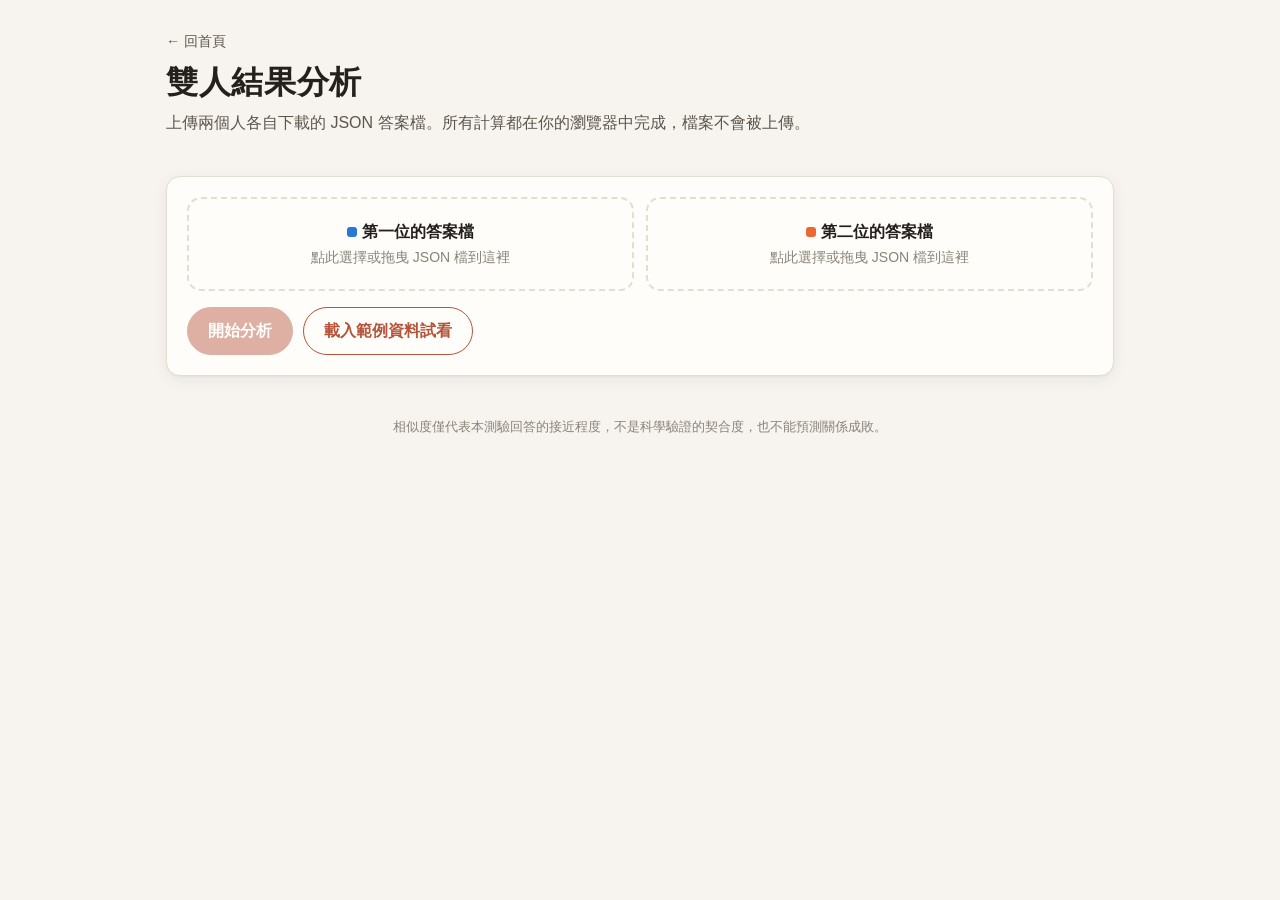
==== analysis.html @ 2f4f722a "Add two-person values quiz website 15 dimensions x 5 questions, JSON export, and a client-side compa" ====
<!doctype html>
<html lang="zh-Hant">
<head>
  <meta charset="utf-8">
  <meta name="viewport" content="width=device-width, initial-scale=1">
  <title>雙人價值觀分析</title>
  <meta name="description" content="上傳兩份價值觀測驗 JSON 答案檔，比較整體與 15 大面向的相似度、差異與討論建議。">
  <link rel="stylesheet" href="css/style.css">
</head>
<body>
  <div class="wrap wide">
    <header class="site">
      <a class="back no-print" href="index.html">← 回首頁</a>
      <h1>雙人結果分析</h1>
      <p class="lead">上傳兩個人各自下載的 JSON 答案檔。所有計算都在你的瀏覽器中完成，檔案不會被上傳。</p>
    </header>

    <div class="card no-print" id="upload">
      <div class="upload-grid">
        <label class="drop" id="drop-a">
          <input type="file" accept=".json,application/json" data-slot="0">
          <div class="who"><i class="dot-a" style="display:inline-block;width:10px;height:10px;border-radius:3px"></i> 第一位的答案檔</div>
          <div class="muted" data-status>點此選擇或拖曳 JSON 檔到這裡</div>
        </label>
        <label class="drop" id="drop-b">
          <input type="file" accept=".json,application/json" data-slot="1">
          <div class="who"><i class="dot-b" style="display:inline-block;width:10px;height:10px;border-radius:3px"></i> 第二位的答案檔</div>
          <div class="muted" data-status>點此選擇或拖曳 JSON 檔到這裡</div>
        </label>
      </div>
      <p id="upload-msg" role="status" aria-live="polite"></p>
      <div class="btn-row">
        <button class="btn" id="run" type="button" disabled>開始分析</button>
        <button class="btn ghost" id="demo" type="button">載入範例資料試看</button>
      </div>
    </div>

    <div id="report"></div>

    <footer>相似度僅代表本測驗回答的接近程度，不是科學驗證的契合度，也不能預測關係成敗。</footer>
  </div>
  <div class="tip" id="tip"></div>
  <script src="js/questions.js"></script>
  <script src="js/analysis.js"></script>
</body>
</html>
---- css/style.css ----
:root {
  color-scheme: light;
  --bg: #f7f4ef;
  --surface: #fffdfa;
  --surface-2: #f1ece4;
  --border: #e4ddd2;
  --text: #24211d;
  --text-2: #5c564d;
  --muted: #8a8378;
  --accent: #b5543a;
  --accent-soft: #f6e3dc;
  --person-a: #2a78d6;
  --person-b: #eb6834;
  --bar: #6f8f72;
  --good: #3c8a4f;
  --warn: #b7791f;
  --bad: #c0463a;
  --shadow: 0 1px 2px rgba(40, 30, 20, .05), 0 4px 16px rgba(40, 30, 20, .06);
  --radius: 14px;
}
@media (prefers-color-scheme: dark) {
  :root:not([data-theme="light"]) {
    color-scheme: dark;
    --bg: #171614;
    --surface: #211f1c;
    --surface-2: #2b2925;
    --border: #3a3732;
    --text: #f3efe8;
    --text-2: #c3bdb2;
    --muted: #8f897e;
    --accent: #e0805f;
    --accent-soft: #3b2a24;
    --person-a: #3987e5;
    --person-b: #d95926;
    --bar: #87a98a;
    --good: #5fb072;
    --warn: #d69d3c;
    --bad: #e06b5f;
    --shadow: 0 1px 2px rgba(0, 0, 0, .3);
  }
}
:root[data-theme="dark"] {
  color-scheme: dark;
  --bg: #171614; --surface: #211f1c; --surface-2: #2b2925; --border: #3a3732;
  --text: #f3efe8; --text-2: #c3bdb2; --muted: #8f897e;
  --accent: #e0805f; --accent-soft: #3b2a24;
  --person-a: #3987e5; --person-b: #d95926; --bar: #87a98a;
  --good: #5fb072; --warn: #d69d3c; --bad: #e06b5f;
  --shadow: 0 1px 2px rgba(0, 0, 0, .3);
}

* { box-sizing: border-box; }
html { -webkit-text-size-adjust: 100%; }
body {
  margin: 0;
  background: var(--bg);
  color: var(--text);
  font-family: -apple-system, BlinkMacSystemFont, "PingFang TC", "Noto Sans TC", "Microsoft JhengHei", sans-serif;
  font-size: 16px;
  line-height: 1.65;
}
a { color: var(--accent); }
.wrap { max-width: 760px; margin: 0 auto; padding: 0 16px 64px; }
.wrap.wide { max-width: 980px; }

header.site {
  padding: 28px 0 8px;
}
header.site .back { font-size: 14px; text-decoration: none; color: var(--text-2); }
h1 { font-size: clamp(24px, 6vw, 32px); line-height: 1.3; margin: 8px 0 6px; letter-spacing: .02em; }
h2 { font-size: 20px; margin: 0 0 12px; }
h3 { font-size: 16px; margin: 18px 0 8px; }
.lead { color: var(--text-2); margin: 0 0 16px; }
.muted { color: var(--muted); font-size: 14px; }

.card {
  background: var(--surface);
  border: 1px solid var(--border);
  border-radius: var(--radius);
  padding: 20px;
  margin: 16px 0;
  box-shadow: var(--shadow);
}
.note {
  background: var(--surface-2);
  border-radius: 10px;
  padding: 12px 14px;
  font-size: 14px;
  color: var(--text-2);
}

.btn {
  display: inline-flex; align-items: center; justify-content: center; gap: 6px;
  min-height: 46px; padding: 10px 20px;
  border-radius: 999px; border: 1px solid var(--accent);
  background: var(--accent); color: #fff;
  font: inherit; font-weight: 600; cursor: pointer; text-decoration: none;
}
.btn.ghost { background: transparent; color: var(--accent); }
.btn:disabled { opacity: .45; cursor: not-allowed; }
.btn-row { display: flex; flex-wrap: wrap; gap: 10px; }

label.field { display: block; font-weight: 600; margin-bottom: 6px; }
input[type="text"] {
  width: 100%; font: inherit; padding: 12px 14px;
  border: 1px solid var(--border); border-radius: 10px;
  background: var(--surface); color: var(--text);
}
input[type="text"]:focus { outline: 2px solid var(--accent); outline-offset: 1px; }

/* 首頁 */
.choices { display: grid; gap: 14px; grid-template-columns: 1fr; }
@media (min-width: 640px) { .choices { grid-template-columns: 1fr 1fr; } }
.choice { display: block; text-decoration: none; color: inherit; }
.choice .card { height: 100%; margin: 0; transition: transform .15s; }
.choice:hover .card { transform: translateY(-2px); }
.choice .num { color: var(--accent); font-weight: 700; font-size: 14px; }
.dim-list { display: flex; flex-wrap: wrap; gap: 8px; padding: 0; list-style: none; margin: 0; }
.dim-list li { background: var(--surface-2); padding: 4px 12px; border-radius: 999px; font-size: 14px; }

/* 進度 */
.progress {
  position: sticky; top: 0; z-index: 10;
  background: color-mix(in srgb, var(--bg) 92%, transparent);
  backdrop-filter: blur(8px);
  padding: 10px 0 12px;
  margin: 0 -16px; padding-left: 16px; padding-right: 16px;
  border-bottom: 1px solid var(--border);
}
.progress-top { display: flex; justify-content: space-between; font-size: 14px; color: var(--text-2); margin-bottom: 6px; }
.progress-bar { height: 8px; background: var(--surface-2); border-radius: 999px; overflow: hidden; }
.progress-bar span { display: block; height: 100%; width: 0; background: var(--accent); border-radius: 999px; transition: width .25s; }

/* 題目 */
.section-title { display: flex; align-items: baseline; gap: 10px; margin: 32px 0 4px; }
.section-title .idx { color: var(--accent); font-weight: 700; }
.section-title h2 { margin: 0; }
.q {
  background: var(--surface); border: 1px solid var(--border); border-radius: var(--radius);
  padding: 16px; margin: 12px 0;
}
.q.missing { border-color: var(--bad); box-shadow: 0 0 0 2px color-mix(in srgb, var(--bad) 25%, transparent); }
.q p { margin: 0 0 12px; font-weight: 500; }
.q .qn { color: var(--muted); font-size: 13px; margin-right: 6px; font-weight: 400; }
.scale { display: grid; grid-template-columns: repeat(5, 1fr); gap: 6px; }
.scale input { position: absolute; opacity: 0; pointer-events: none; }
.scale label {
  display: flex; flex-direction: column; align-items: center; justify-content: center;
  min-height: 52px; border: 1px solid var(--border); border-radius: 10px;
  cursor: pointer; background: var(--surface); user-select: none;
  font-size: 18px; font-weight: 700; color: var(--text-2);
}
.scale label small { font-size: 11px; font-weight: 400; color: var(--muted); line-height: 1.2; text-align: center; }
.scale input:checked + label { background: var(--accent); border-color: var(--accent); color: #fff; }
.scale input:checked + label small { color: #fff; }
.scale input:focus-visible + label { outline: 2px solid var(--accent); outline-offset: 2px; }
.scale-legend { display: flex; justify-content: space-between; font-size: 12px; color: var(--muted); margin-top: 4px; }
@media (max-width: 420px) { .scale label small { display: none; } }

.submit-area { text-align: center; margin-top: 32px; }
.error { color: var(--bad); font-weight: 600; }
.success { color: var(--good); font-weight: 600; }

/* 分析頁 */
.upload-grid { display: grid; gap: 12px; grid-template-columns: 1fr; }
@media (min-width: 640px) { .upload-grid { grid-template-columns: 1fr 1fr; } }
.drop {
  border: 2px dashed var(--border); border-radius: var(--radius);
  padding: 20px; text-align: center; cursor: pointer; background: var(--surface);
  display: block;
}
.drop.ok { border-style: solid; border-color: var(--good); }
.drop input { display: none; }
.drop .who { font-weight: 700; }

.hero { display: grid; gap: 16px; grid-template-columns: 1fr; align-items: center; }
@media (min-width: 640px) { .hero { grid-template-columns: 200px 1fr; } }
.big-num { font-size: 56px; font-weight: 800; line-height: 1; letter-spacing: -.02em; }
.big-num small { font-size: 24px; }

.legend { display: flex; gap: 16px; flex-wrap: wrap; font-size: 14px; color: var(--text-2); }
.legend i { display: inline-block; width: 12px; height: 12px; border-radius: 3px; margin-right: 6px; vertical-align: -1px; }
.dot-a { background: var(--person-a); }
.dot-b { background: var(--person-b); }

.table-wrap { overflow-x: auto; -webkit-overflow-scrolling: touch; }
table { width: 100%; border-collapse: collapse; font-size: 14px; }
th, td { text-align: left; padding: 9px 8px; border-bottom: 1px solid var(--border); vertical-align: top; }
th { color: var(--text-2); font-weight: 600; white-space: nowrap; }
td.num, th.num { text-align: right; font-variant-numeric: tabular-nums; white-space: nowrap; }
.tag { display: inline-block; padding: 1px 8px; border-radius: 999px; font-size: 12px; background: var(--surface-2); color: var(--text-2); white-space: nowrap; }
.tag.core { background: var(--accent-soft); color: var(--accent); }

.bars .row { display: grid; grid-template-columns: 112px 1fr 48px; gap: 8px; align-items: center; margin: 6px 0; font-size: 14px; }
.bars .track { height: 14px; background: var(--surface-2); border-radius: 4px; position: relative; }
.bars .fill { height: 100%; background: var(--bar); border-radius: 4px; }
.bars .val { text-align: right; font-variant-numeric: tabular-nums; color: var(--text-2); }
.bars .row:hover .fill { filter: brightness(1.1); }

.chart svg { width: 100%; max-width: 560px; height: auto; display: block; }
.chart text { fill: var(--text-2); font-size: 11px; }
.tip {
  position: fixed; pointer-events: none; z-index: 50;
  background: var(--text); color: var(--bg); font-size: 13px;
  padding: 6px 10px; border-radius: 8px; max-width: 260px; display: none;
}

.persona-grid { display: grid; gap: 14px; grid-template-columns: 1fr; }
@media (min-width: 720px) { .persona-grid { grid-template-columns: 1fr 1fr; } }
.persona { border-top: 4px solid var(--person-a); }
.persona.b { border-top-color: var(--person-b); }
.persona ul, .card ul { padding-left: 20px; margin: 6px 0; }
.persona li, .card li { margin: 4px 0; }

.answer-pill { display: inline-block; min-width: 22px; text-align: center; padding: 0 6px; border-radius: 6px; font-weight: 700; color: #fff; }
.answer-pill.a { background: var(--person-a); }
.answer-pill.b { background: var(--person-b); }

.toc { display: flex; flex-wrap: wrap; gap: 6px; font-size: 13px; }
.toc a { text-decoration: none; background: var(--surface-2); color: var(--text-2); padding: 3px 10px; border-radius: 999px; }

footer { text-align: center; color: var(--muted); font-size: 13px; margin-top: 40px; }

@media print {
  .no-print, .progress, .tip { display: none !important; }
  body { background: #fff; }
  .card { box-shadow: none; break-inside: avoid; }
}

fieldset.q { min-width: 0; }
details summary { cursor: pointer; color: var(--accent); font-weight: 600; margin-bottom: 8px; }

/* 傾向位置圖（啞鈴圖） */
.db { margin-top: 10px; }
.db-row { padding: 10px 0; border-bottom: 1px solid var(--border); }
.db-row:last-child { border-bottom: 0; }
.db-name { font-size: 14px; }
.db-poles { display: flex; justify-content: space-between; gap: 12px; font-size: 12px; color: var(--muted); margin: 2px 0 6px; }
.db-poles span:last-child { text-align: right; }
.db-track { position: relative; height: 18px; margin: 0 9px; }
.db-track::before { content: ""; position: absolute; left: 0; right: 0; top: 8px; height: 2px; background: var(--surface-2); border-radius: 2px; }
.db-mid { position: absolute; left: 50%; top: 3px; width: 1px; height: 12px; background: var(--border); }
.db-seg { position: absolute; top: 8px; height: 2px; background: var(--muted); }
.db-dot {
  position: absolute; top: 1px; width: 16px; height: 16px; margin-left: -8px;
  border-radius: 50%; box-shadow: 0 0 0 2px var(--surface); cursor: pointer;
}
.db-dot::after { content: ""; position: absolute; inset: -8px; }
.db-dot.a { background: var(--person-a); }
.db-dot.b { background: var(--person-b); }

/* 手機：表格改為卡片 */
@media (max-width: 640px) {
  table.stack thead { display: none; }
  table.stack tr { display: block; padding: 10px 0; border-bottom: 1px solid var(--border); }
  table.stack td { display: flex; gap: 10px; border: 0; padding: 3px 0; text-align: left; white-space: normal; }
  table.stack td::before { content: attr(data-label); flex: 0 0 64px; color: var(--muted); font-size: 12px; padding-top: 2px; }
  table.stack td.num { text-align: left; }
}
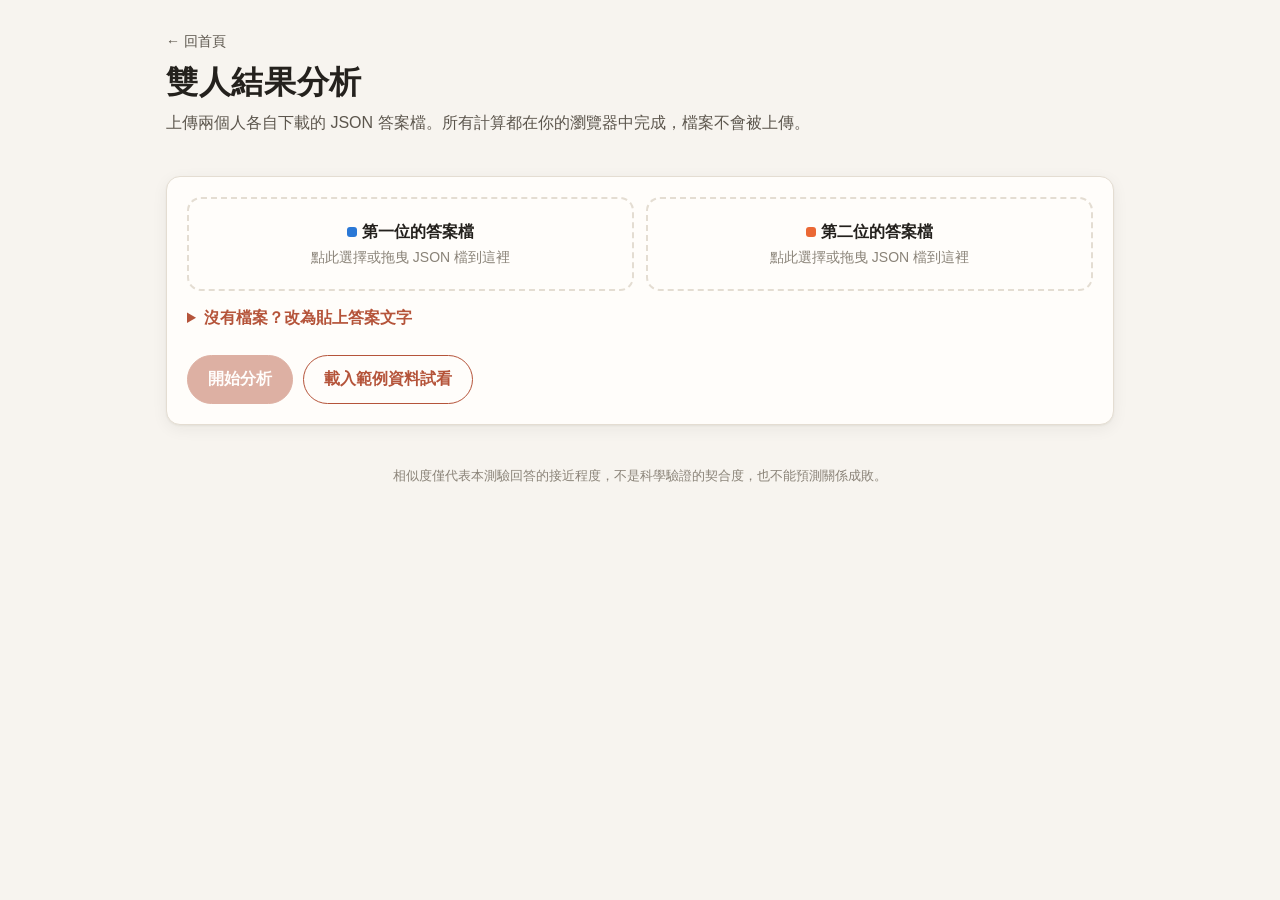
==== commit bcc9d505: "Support in-app browsers that block downloads Detect LINE/Instagram/Facebook webviews and offer to op" ====
--- a/analysis.html
+++ b/analysis.html
@@ -5,6 +5,8 @@
   <meta name="viewport" content="width=device-width, initial-scale=1">
   <title>雙人價值觀分析</title>
   <meta name="description" content="上傳兩份價值觀測驗 JSON 答案檔，比較整體與 15 大面向的相似度、差異與討論建議。">
+  <link rel="icon" type="image/svg+xml" href="favicon.svg">
+  <link rel="apple-touch-icon" href="apple-touch-icon.png">
   <link rel="stylesheet" href="css/style.css">
 </head>
 <body>
@@ -28,6 +30,15 @@
           <div class="muted" data-status>點此選擇或拖曳 JSON 檔到這裡</div>
         </label>
       </div>
+      <details class="paste">
+        <summary>沒有檔案？改為貼上答案文字</summary>
+        <p class="muted">貼上填寫頁「複製答案」產生的文字（或 JSON 檔的內容）。</p>
+        <div class="upload-grid">
+          <div><label class="field" for="paste-a">第一位</label><textarea id="paste-a" class="code" rows="4" placeholder="雙人價值觀測驗答案&#10;名稱：…&#10;代碼：VQ1-…"></textarea></div>
+          <div><label class="field" for="paste-b">第二位</label><textarea id="paste-b" class="code" rows="4" placeholder="雙人價值觀測驗答案&#10;名稱：…&#10;代碼：VQ1-…"></textarea></div>
+        </div>
+        <div class="btn-row" style="margin-top:10px"><button class="btn ghost" id="use-paste" type="button">使用貼上的答案</button></div>
+      </details>
       <p id="upload-msg" role="status" aria-live="polite"></p>
       <div class="btn-row">
         <button class="btn" id="run" type="button" disabled>開始分析</button>
@@ -40,6 +51,7 @@
     <footer>相似度僅代表本測驗回答的接近程度，不是科學驗證的契合度，也不能預測關係成敗。</footer>
   </div>
   <div class="tip" id="tip"></div>
+  <script src="js/inapp.js"></script>
   <script src="js/questions.js"></script>
   <script src="js/analysis.js"></script>
 </body>
--- a/css/style.css
+++ b/css/style.css
@@ -257,3 +257,12 @@
   table.stack td::before { content: attr(data-label); flex: 0 0 64px; color: var(--muted); font-size: 12px; padding-top: 2px; }
   table.stack td.num { text-align: left; }
 }
+
+textarea.code {
+  width: 100%; font: 13px/1.5 ui-monospace, SFMono-Regular, Menlo, monospace;
+  padding: 10px 12px; border: 1px solid var(--border); border-radius: 10px;
+  background: var(--surface); color: var(--text); resize: vertical;
+}
+details.paste { margin-top: 14px; }
+.inapp { border-color: var(--warn); }
+.inapp p { margin: 6px 0 10px; font-size: 14px; }
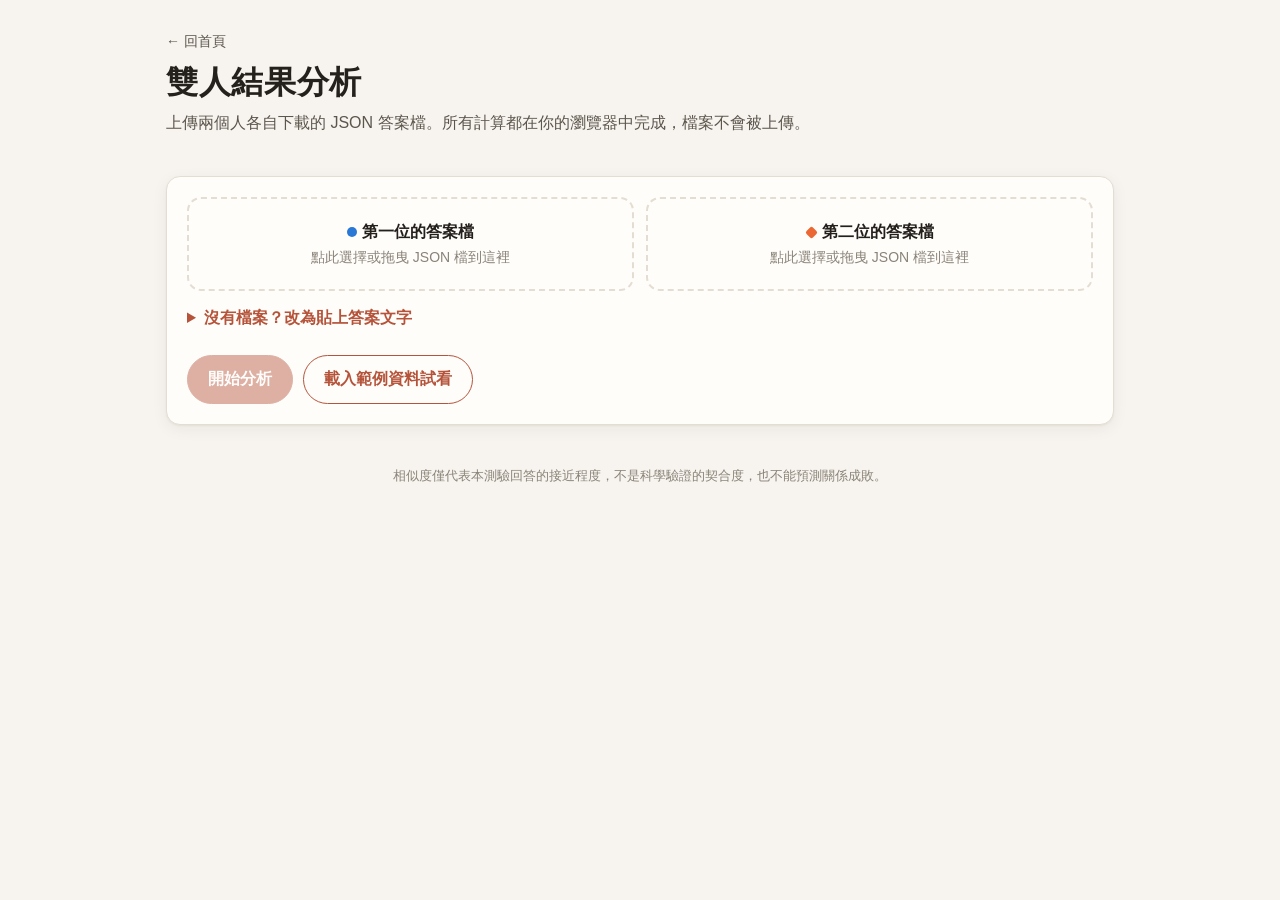
==== commit 39e48dac: "Make person markers legible when printed Force-print background colors, use light palette for print," ====
--- a/analysis.html
+++ b/analysis.html
@@ -21,12 +21,12 @@
       <div class="upload-grid">
         <label class="drop" id="drop-a">
           <input type="file" accept=".json,application/json" data-slot="0">
-          <div class="who"><i class="dot-a" style="display:inline-block;width:10px;height:10px;border-radius:3px"></i> 第一位的答案檔</div>
+          <div class="who"><i class="dot-a" style="display:inline-block;width:10px;height:10px;border-radius:50%"></i> 第一位的答案檔</div>
           <div class="muted" data-status>點此選擇或拖曳 JSON 檔到這裡</div>
         </label>
         <label class="drop" id="drop-b">
           <input type="file" accept=".json,application/json" data-slot="1">
-          <div class="who"><i class="dot-b" style="display:inline-block;width:10px;height:10px;border-radius:3px"></i> 第二位的答案檔</div>
+          <div class="who"><i class="dot-b" style="display:inline-block;width:9px;height:9px;border-radius:2px;transform:rotate(45deg);margin:0 2px"></i> 第二位的答案檔</div>
           <div class="muted" data-status>點此選擇或拖曳 JSON 檔到這裡</div>
         </label>
       </div>
--- a/css/style.css
+++ b/css/style.css
@@ -179,7 +179,8 @@
 .big-num small { font-size: 24px; }
 
 .legend { display: flex; gap: 16px; flex-wrap: wrap; font-size: 14px; color: var(--text-2); }
-.legend i { display: inline-block; width: 12px; height: 12px; border-radius: 3px; margin-right: 6px; vertical-align: -1px; }
+.legend i { display: inline-block; width: 12px; height: 12px; border-radius: 50%; margin-right: 8px; vertical-align: -1px; }
+.legend i.dot-b { width: 10px; height: 10px; border-radius: 2px; transform: rotate(45deg); margin-left: 1px; }
 .dot-a { background: var(--person-a); }
 .dot-b { background: var(--person-b); }
 
@@ -213,8 +214,8 @@
 .persona li, .card li { margin: 4px 0; }
 
 .answer-pill { display: inline-block; min-width: 22px; text-align: center; padding: 0 6px; border-radius: 6px; font-weight: 700; color: #fff; }
-.answer-pill.a { background: var(--person-a); }
-.answer-pill.b { background: var(--person-b); }
+.answer-pill.a { background: var(--person-a); border-radius: 999px; }
+.answer-pill.b { background: var(--person-b); border-radius: 2px; }
 
 .toc { display: flex; flex-wrap: wrap; gap: 6px; font-size: 13px; }
 .toc a { text-decoration: none; background: var(--surface-2); color: var(--text-2); padding: 3px 10px; border-radius: 999px; }
@@ -247,7 +248,7 @@
 }
 .db-dot::after { content: ""; position: absolute; inset: -8px; }
 .db-dot.a { background: var(--person-a); }
-.db-dot.b { background: var(--person-b); }
+.db-dot.b { background: var(--person-b); width: 13px; height: 13px; margin-left: -6.5px; margin-top: 1.5px; border-radius: 2px; transform: rotate(45deg); }
 
 /* 手機：表格改為卡片 */
 @media (max-width: 640px) {
@@ -266,3 +267,20 @@
 details.paste { margin-top: 14px; }
 .inapp { border-color: var(--warn); }
 .inapp p { margin: 6px 0 10px; font-size: 14px; }
+
+/* 列印：瀏覽器預設不印背景色，圓點、答案框、長條會消失，所以強制印出 */
+@media print {
+  :root, :root:not([data-theme="light"]), :root[data-theme="dark"] {
+    color-scheme: light;
+    --bg: #fff; --surface: #fff; --surface-2: #eeeae3; --border: #d9d2c6;
+    --text: #1a1815; --text-2: #4a453e; --muted: #6b655b;
+    --accent: #b5543a; --accent-soft: #f6e3dc;
+    --person-a: #1f5fae; --person-b: #e0601f; --bar: #5d7d60;
+  }
+  .dot-a, .dot-b, .db-dot, .db-seg, .db-track::before, .db-mid, .answer-pill,
+  .bars .track, .bars .fill, .tag, .note, .persona {
+    -webkit-print-color-adjust: exact;
+    print-color-adjust: exact;
+  }
+  .db-row, .bars .row, tr { break-inside: avoid; }
+}
